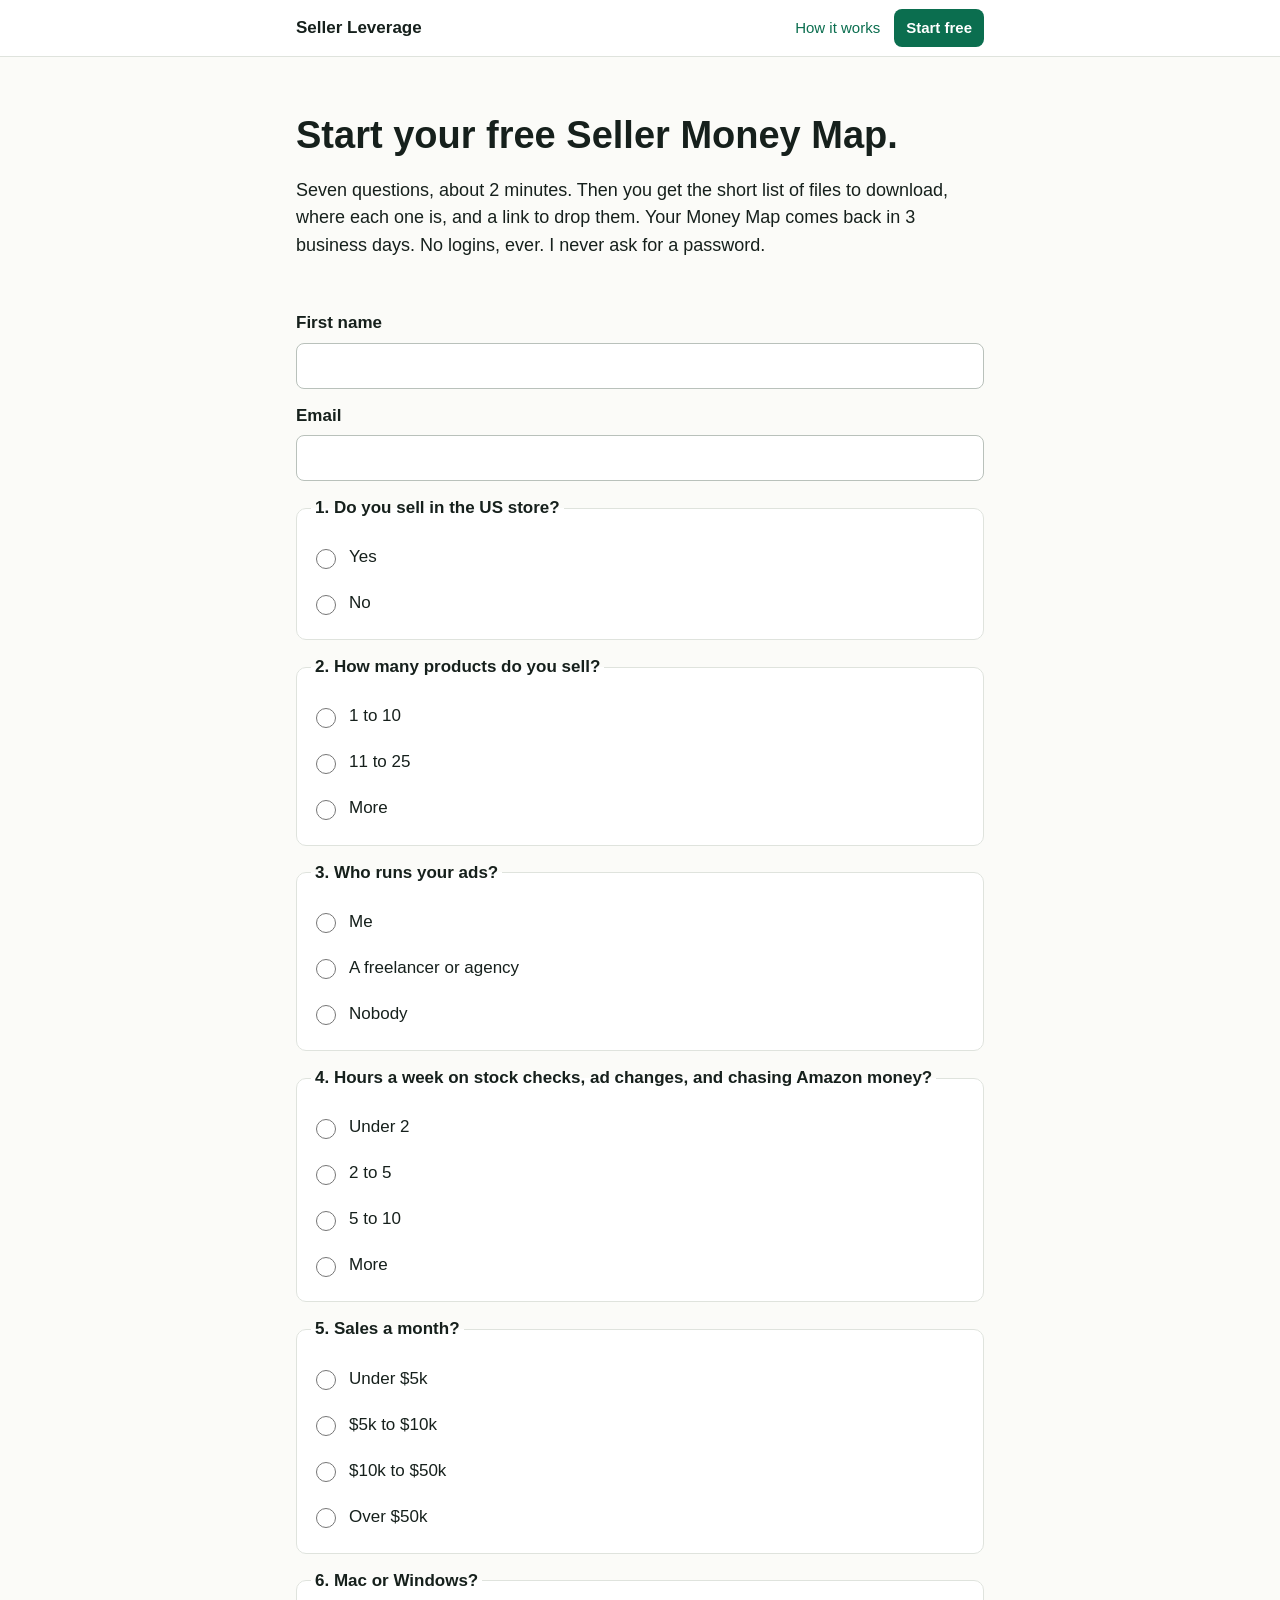
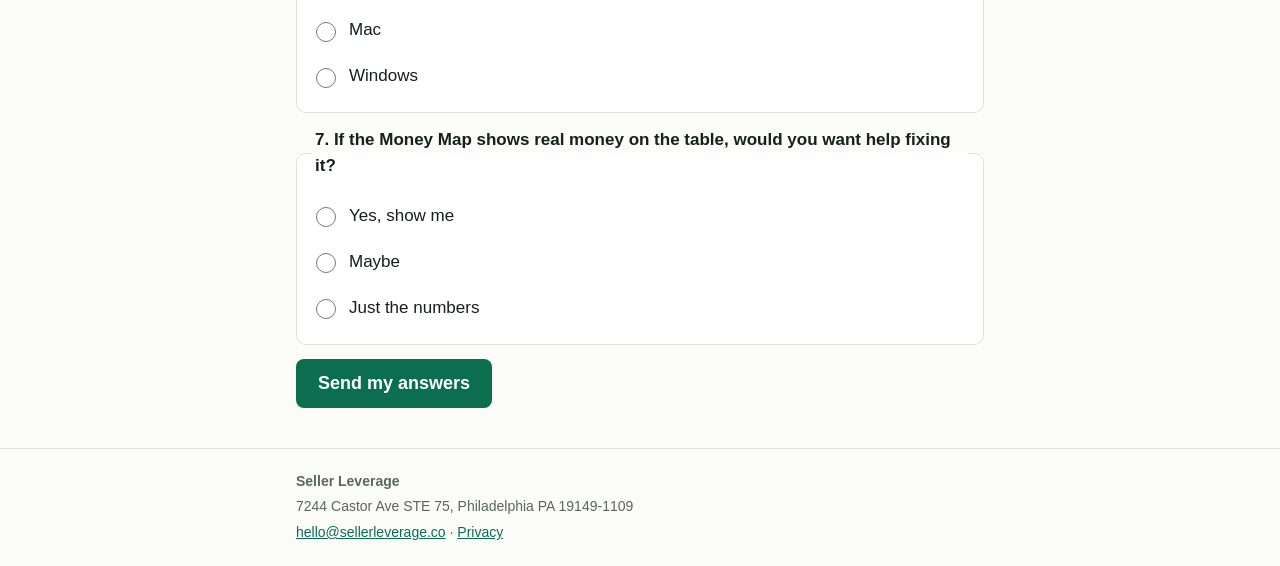
==== audit/index.html @ 5cb5be9c "Seller Leverage site, first build (placeholders)" ====
<!doctype html>
<html lang="en"><head><meta charset="utf-8">
<meta name="viewport" content="width=device-width,initial-scale=1">
<meta http-equiv="Content-Security-Policy" content="default-src 'self'; img-src 'self' data:; style-src 'self'; script-src 'self'; frame-src https://cal.com https://app.cal.com https://www.youtube-nocookie.com; connect-src 'self' https://script.google.com https://script.googleusercontent.com; form-action 'self'; base-uri 'self'; object-src 'none'">
<meta name="referrer" content="strict-origin-when-cross-origin">
<title>Start your free Money Map | Seller Leverage</title>
<meta name="description" content="Seven questions, about 2 minutes.">
<link rel="stylesheet" href="/style.css">
<link rel="icon" href="/img/favicon.svg" type="image/svg+xml">
</head><body>
<header class="top"><div class="wrap row"><a class="brand" href="/">Seller Leverage</a><nav><a href="/how-it-works/">How it works</a><a class="btn-sm" href="/audit/">Start free</a></nav></div></header>
<main class="wrap">

<section class="hero"><h1>Start your free Seller Money Map.</h1>
<p class="sub">Seven questions, about 2 minutes. Then you get the short list of files to download, where each one is, and a link to drop them. Your Money Map comes back in 3 business days. No logins, ever. I never ask for a password.</p></section>
<form id="intake" class="form" novalidate>
<label>First name <input name="first_name" autocomplete="given-name" required maxlength="60"></label>
<label>Email <input name="email" type="email" autocomplete="email" required maxlength="120"></label>
<div class="hp" aria-hidden="true"><label>Leave this empty <input name="website" tabindex="-1" autocomplete="off"></label></div>
<fieldset><legend>1. Do you sell in the US store?</legend><label class="opt"><input type="radio" name="q1_us_store" value="Yes" required> Yes</label><label class="opt"><input type="radio" name="q1_us_store" value="No" required> No</label></fieldset>
<fieldset><legend>2. How many products do you sell?</legend><label class="opt"><input type="radio" name="q2_products" value="1 to 10" required> 1 to 10</label><label class="opt"><input type="radio" name="q2_products" value="11 to 25" required> 11 to 25</label><label class="opt"><input type="radio" name="q2_products" value="More" required> More</label></fieldset>
<fieldset><legend>3. Who runs your ads?</legend><label class="opt"><input type="radio" name="q3_ads" value="Me" required> Me</label><label class="opt"><input type="radio" name="q3_ads" value="A freelancer or agency" required> A freelancer or agency</label><label class="opt"><input type="radio" name="q3_ads" value="Nobody" required> Nobody</label></fieldset>
<fieldset><legend>4. Hours a week on stock checks, ad changes, and chasing Amazon money?</legend><label class="opt"><input type="radio" name="q4_hours" value="Under 2" required> Under 2</label><label class="opt"><input type="radio" name="q4_hours" value="2 to 5" required> 2 to 5</label><label class="opt"><input type="radio" name="q4_hours" value="5 to 10" required> 5 to 10</label><label class="opt"><input type="radio" name="q4_hours" value="More" required> More</label></fieldset>
<fieldset><legend>5. Sales a month?</legend><label class="opt"><input type="radio" name="q5_sales" value="Under $5k" required> Under $5k</label><label class="opt"><input type="radio" name="q5_sales" value="$5k to $10k" required> $5k to $10k</label><label class="opt"><input type="radio" name="q5_sales" value="$10k to $50k" required> $10k to $50k</label><label class="opt"><input type="radio" name="q5_sales" value="Over $50k" required> Over $50k</label></fieldset>
<fieldset><legend>6. Mac or Windows?</legend><label class="opt"><input type="radio" name="q6_computer" value="Mac" required> Mac</label><label class="opt"><input type="radio" name="q6_computer" value="Windows" required> Windows</label></fieldset>
<fieldset><legend>7. If the Money Map shows real money on the table, would you want help fixing it?</legend><label class="opt"><input type="radio" name="q7_help" value="Yes, show me" required> Yes, show me</label><label class="opt"><input type="radio" name="q7_help" value="Maybe" required> Maybe</label><label class="opt"><input type="radio" name="q7_help" value="Just the numbers" required> Just the numbers</label></fieldset>
<p id="err" class="err" role="alert" hidden></p>
<button class="btn" type="submit" id="send">Send my answers</button>
</form>

</main>
<footer class="foot"><div class="wrap">
<p><strong>Seller Leverage</strong></p>
<p>7244 Castor Ave STE 75, Philadelphia PA 19149-1109</p>
<p><a href="mailto:hello@sellerleverage.co">hello@sellerleverage.co</a> &middot; <a href="/privacy/">Privacy</a></p>
</div></footer>
<script src="/config.js" defer></script><script src="/form.js" defer></script>
</body></html>
---- style.css ----
:root{--ink:#16201c;--muted:#5a6661;--bg:#fbfbf8;--line:#dfe3dd;--accent:#0b6e4f;--accent-ink:#fff;--soft:#eef4f0}
*{box-sizing:border-box}
html{-webkit-text-size-adjust:100%}
body{margin:0;background:var(--bg);color:var(--ink);font:17px/1.55 -apple-system,BlinkMacSystemFont,"Segoe UI",Roboto,Helvetica,Arial,sans-serif}
.wrap{max-width:720px;margin:0 auto;padding:0 16px}
a{color:var(--accent)}
.top{border-bottom:1px solid var(--line);background:#fff}
.row{display:flex;align-items:center;justify-content:space-between;min-height:56px;gap:12px}
.brand{font-weight:700;color:var(--ink);text-decoration:none}
nav{display:flex;gap:14px;align-items:center;font-size:15px}
nav a{text-decoration:none}
.btn,.btn-sm{display:inline-block;background:var(--accent);color:var(--accent-ink);text-decoration:none;border:0;border-radius:8px;font-weight:600;cursor:pointer}
.btn{padding:14px 22px;font-size:18px}
.btn-sm{padding:7px 12px}
.btn:focus-visible,.btn-sm:focus-visible,input:focus-visible{outline:3px solid #f2b705;outline-offset:2px}
.hero{padding:36px 0 12px}
h1{font-size:30px;line-height:1.2;margin:0 0 12px}
h2{font-size:20px;margin:0 0 6px}
.sub,.lead{font-size:18px;color:var(--ink)}
.note{color:var(--muted);font-size:15px;margin-top:8px}
section{margin:20px 0}
.cards{display:grid;gap:12px}
.card,.box{background:#fff;border:1px solid var(--line);border-radius:10px;padding:16px}
.proof{background:var(--soft);border-radius:10px;padding:16px}
.proof ul{padding-left:20px;margin:0}
.proof li{margin:8px 0}
.steps{padding-left:22px}
.steps li{margin:10px 0}
.cta{text-align:center;padding:12px 0 24px}
.ph{border:2px dashed var(--line);border-radius:10px;padding:14px;color:var(--muted);font-size:15px;margin:12px 0;background:#fff}
.form label{display:block;font-weight:600;margin:14px 0}
.form input[type=email],.form input:not([type]){display:block;width:100%;margin-top:6px;padding:12px;font-size:17px;border:1px solid #b9c1bb;border-radius:8px}
fieldset{border:1px solid var(--line);border-radius:10px;margin:14px 0;padding:10px 14px;background:#fff}
legend{font-weight:600;padding:0 4px}
.opt{display:flex!important;align-items:center;gap:10px;font-weight:400!important;margin:6px 0!important;min-height:40px}
.opt input{width:20px;height:20px}
.hp{position:absolute;left:-9999px}
.err{color:#a01d1d;font-weight:600}
.tabs{display:flex;gap:8px;flex-wrap:wrap}
.tab{border:1px solid var(--accent);background:#fff;color:var(--accent);border-radius:8px;padding:10px 12px;font-size:15px;cursor:pointer}
.tab.on{background:var(--accent);color:#fff}
.calbox{margin-top:14px}
.calbox iframe{width:100%;height:720px;border:0;border-radius:10px;background:#fff}
.foot{border-top:1px solid var(--line);margin-top:40px;padding:18px 0;color:var(--muted);font-size:14px}
.foot p{margin:4px 0}
@media(min-width:720px){h1{font-size:38px}.cards{grid-template-columns:repeat(3,1fr)}}
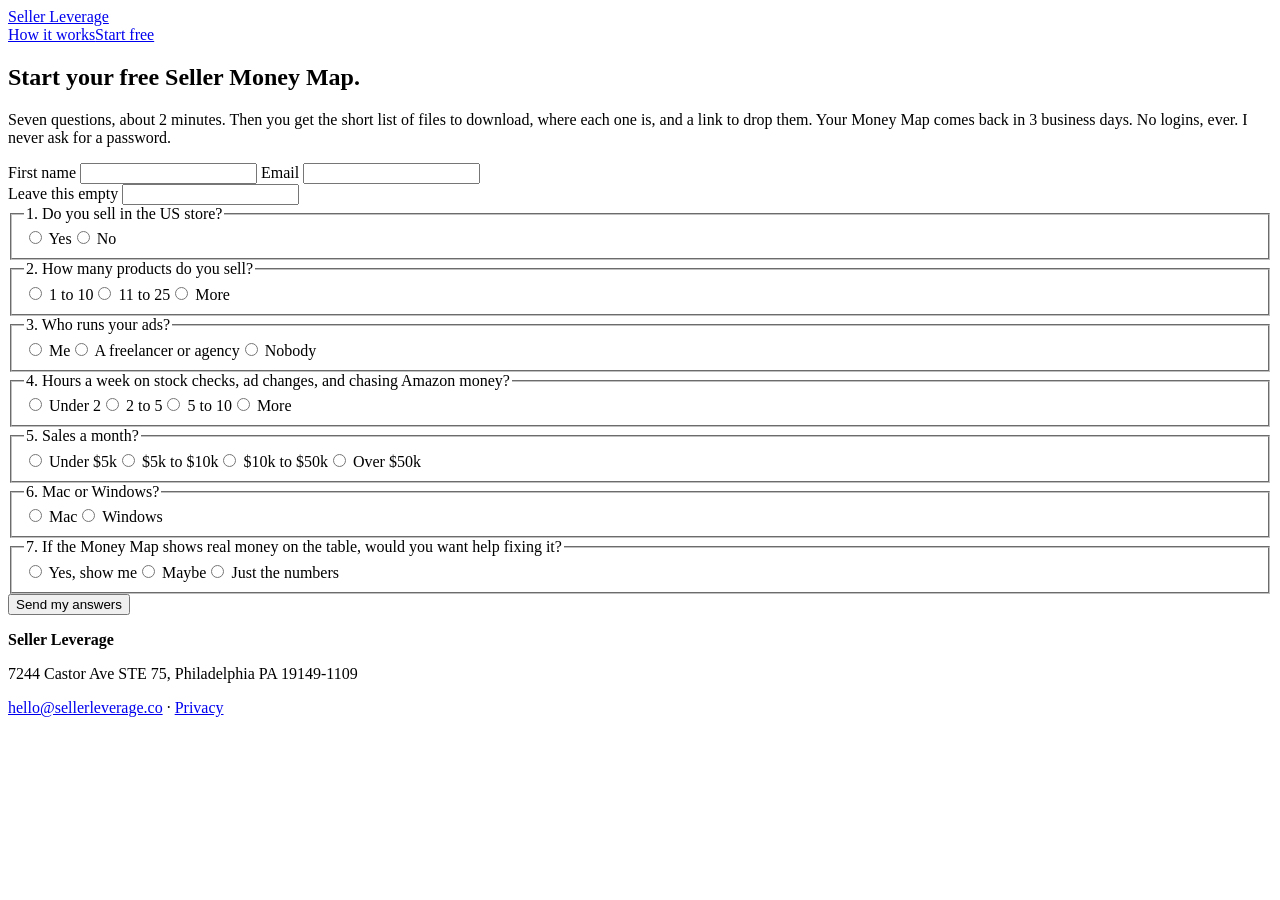
==== commit aad53502: "Base path for github.io" ====
--- a/audit/index.html
+++ b/audit/index.html
@@ -5,10 +5,10 @@
 <meta name="referrer" content="strict-origin-when-cross-origin">
 <title>Start your free Money Map | Seller Leverage</title>
 <meta name="description" content="Seven questions, about 2 minutes.">
-<link rel="stylesheet" href="/style.css">
-<link rel="icon" href="/img/favicon.svg" type="image/svg+xml">
+<link rel="stylesheet" href="/seller-leverage-site/style.css">
+<link rel="icon" href="/seller-leverage-site/img/favicon.svg" type="image/svg+xml">
 </head><body>
-<header class="top"><div class="wrap row"><a class="brand" href="/">Seller Leverage</a><nav><a href="/how-it-works/">How it works</a><a class="btn-sm" href="/audit/">Start free</a></nav></div></header>
+<header class="top"><div class="wrap row"><a class="brand" href="/seller-leverage-site/">Seller Leverage</a><nav><a href="/seller-leverage-site/how-it-works/">How it works</a><a class="btn-sm" href="/seller-leverage-site/audit/">Start free</a></nav></div></header>
 <main class="wrap">
 
 <section class="hero"><h1>Start your free Seller Money Map.</h1>
@@ -32,7 +32,7 @@
 <footer class="foot"><div class="wrap">
 <p><strong>Seller Leverage</strong></p>
 <p>7244 Castor Ave STE 75, Philadelphia PA 19149-1109</p>
-<p><a href="mailto:hello@sellerleverage.co">hello@sellerleverage.co</a> &middot; <a href="/privacy/">Privacy</a></p>
+<p><a href="mailto:hello@sellerleverage.co">hello@sellerleverage.co</a> &middot; <a href="/seller-leverage-site/privacy/">Privacy</a></p>
 </div></footer>
-<script src="/config.js" defer></script><script src="/form.js" defer></script>
+<script src="/seller-leverage-site/config.js" defer></script><script src="/seller-leverage-site/form.js" defer></script>
 </body></html>
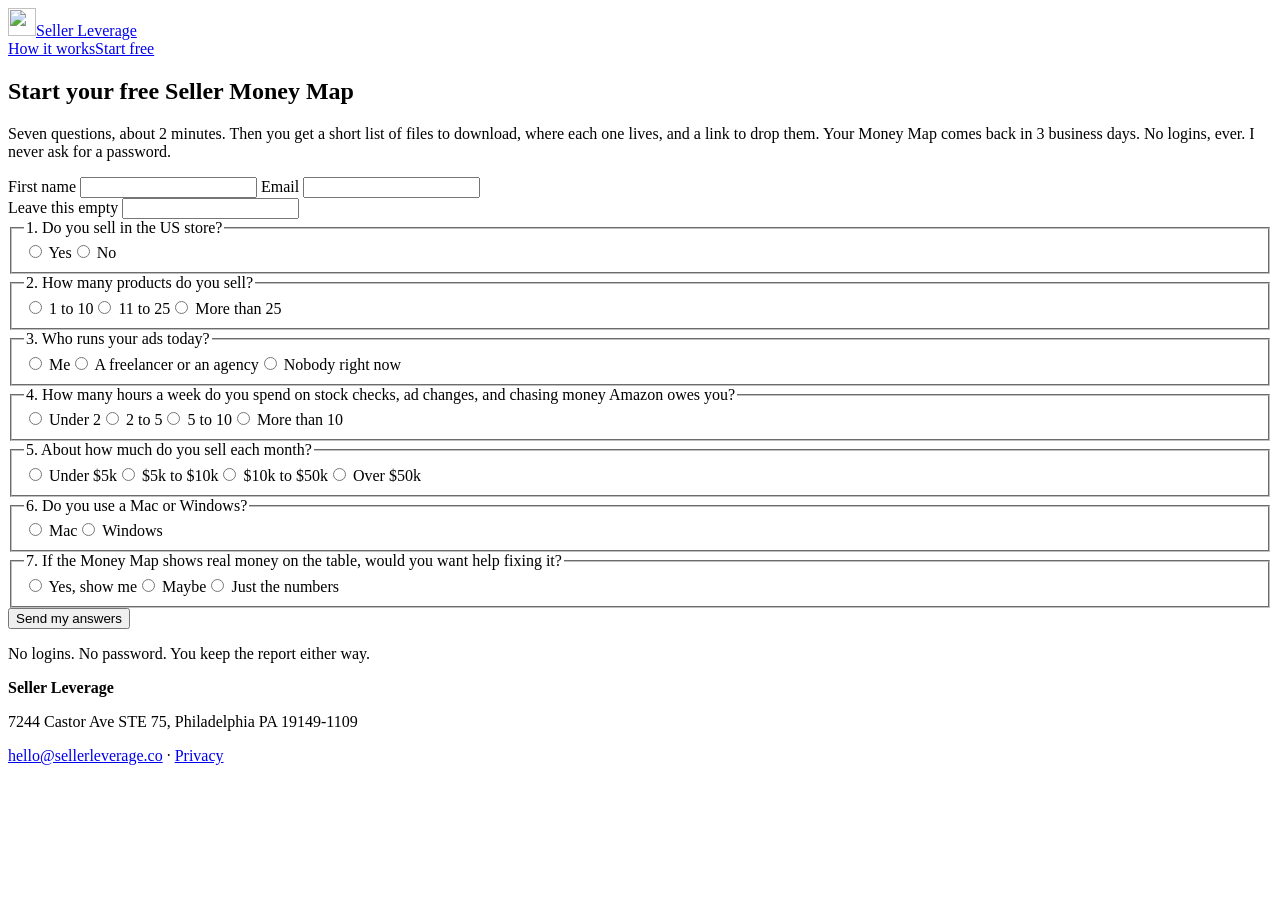
==== commit b02268e7: "Site update 2026-10-19_0558" ====
--- a/audit/index.html
+++ b/audit/index.html
@@ -6,26 +6,30 @@
 <title>Start your free Money Map | Seller Leverage</title>
 <meta name="description" content="Seven questions, about 2 minutes.">
 <link rel="stylesheet" href="/seller-leverage-site/style.css">
+<meta property="og:title" content="Start your free Money Map | Seller Leverage">
+<meta property="og:description" content="Seven questions, about 2 minutes.">
+<meta property="og:image" content="https://sellerleverage.co/img/09_share-1200x630.jpg">
 <link rel="icon" href="/seller-leverage-site/img/favicon.svg" type="image/svg+xml">
 </head><body>
-<header class="top"><div class="wrap row"><a class="brand" href="/seller-leverage-site/">Seller Leverage</a><nav><a href="/seller-leverage-site/how-it-works/">How it works</a><a class="btn-sm" href="/seller-leverage-site/audit/">Start free</a></nav></div></header>
+<header class="top"><div class="wrap row"><a class="brand" href="/seller-leverage-site/"><img class="logo" src="/seller-leverage-site/img/01_logo-mark.png" alt="" width="28" height="28">Seller Leverage</a><nav><a href="/seller-leverage-site/how-it-works/">How it works</a><a class="btn-sm" href="/seller-leverage-site/audit/">Start free</a></nav></div></header>
 <main class="wrap">
 
-<section class="hero"><h1>Start your free Seller Money Map.</h1>
-<p class="sub">Seven questions, about 2 minutes. Then you get the short list of files to download, where each one is, and a link to drop them. Your Money Map comes back in 3 business days. No logins, ever. I never ask for a password.</p></section>
+<section class="hero"><h1>Start your free Seller Money Map</h1>
+<p class="sub">Seven questions, about 2 minutes. Then you get a short list of files to download, where each one lives, and a link to drop them. Your Money Map comes back in 3 business days. No logins, ever. I never ask for a password.</p></section>
 <form id="intake" class="form" novalidate>
 <label>First name <input name="first_name" autocomplete="given-name" required maxlength="60"></label>
 <label>Email <input name="email" type="email" autocomplete="email" required maxlength="120"></label>
 <div class="hp" aria-hidden="true"><label>Leave this empty <input name="website" tabindex="-1" autocomplete="off"></label></div>
 <fieldset><legend>1. Do you sell in the US store?</legend><label class="opt"><input type="radio" name="q1_us_store" value="Yes" required> Yes</label><label class="opt"><input type="radio" name="q1_us_store" value="No" required> No</label></fieldset>
-<fieldset><legend>2. How many products do you sell?</legend><label class="opt"><input type="radio" name="q2_products" value="1 to 10" required> 1 to 10</label><label class="opt"><input type="radio" name="q2_products" value="11 to 25" required> 11 to 25</label><label class="opt"><input type="radio" name="q2_products" value="More" required> More</label></fieldset>
-<fieldset><legend>3. Who runs your ads?</legend><label class="opt"><input type="radio" name="q3_ads" value="Me" required> Me</label><label class="opt"><input type="radio" name="q3_ads" value="A freelancer or agency" required> A freelancer or agency</label><label class="opt"><input type="radio" name="q3_ads" value="Nobody" required> Nobody</label></fieldset>
-<fieldset><legend>4. Hours a week on stock checks, ad changes, and chasing Amazon money?</legend><label class="opt"><input type="radio" name="q4_hours" value="Under 2" required> Under 2</label><label class="opt"><input type="radio" name="q4_hours" value="2 to 5" required> 2 to 5</label><label class="opt"><input type="radio" name="q4_hours" value="5 to 10" required> 5 to 10</label><label class="opt"><input type="radio" name="q4_hours" value="More" required> More</label></fieldset>
-<fieldset><legend>5. Sales a month?</legend><label class="opt"><input type="radio" name="q5_sales" value="Under $5k" required> Under $5k</label><label class="opt"><input type="radio" name="q5_sales" value="$5k to $10k" required> $5k to $10k</label><label class="opt"><input type="radio" name="q5_sales" value="$10k to $50k" required> $10k to $50k</label><label class="opt"><input type="radio" name="q5_sales" value="Over $50k" required> Over $50k</label></fieldset>
-<fieldset><legend>6. Mac or Windows?</legend><label class="opt"><input type="radio" name="q6_computer" value="Mac" required> Mac</label><label class="opt"><input type="radio" name="q6_computer" value="Windows" required> Windows</label></fieldset>
+<fieldset><legend>2. How many products do you sell?</legend><label class="opt"><input type="radio" name="q2_products" value="1 to 10" required> 1 to 10</label><label class="opt"><input type="radio" name="q2_products" value="11 to 25" required> 11 to 25</label><label class="opt"><input type="radio" name="q2_products" value="More than 25" required> More than 25</label></fieldset>
+<fieldset><legend>3. Who runs your ads today?</legend><label class="opt"><input type="radio" name="q3_ads" value="Me" required> Me</label><label class="opt"><input type="radio" name="q3_ads" value="A freelancer or an agency" required> A freelancer or an agency</label><label class="opt"><input type="radio" name="q3_ads" value="Nobody right now" required> Nobody right now</label></fieldset>
+<fieldset><legend>4. How many hours a week do you spend on stock checks, ad changes, and chasing money Amazon owes you?</legend><label class="opt"><input type="radio" name="q4_hours" value="Under 2" required> Under 2</label><label class="opt"><input type="radio" name="q4_hours" value="2 to 5" required> 2 to 5</label><label class="opt"><input type="radio" name="q4_hours" value="5 to 10" required> 5 to 10</label><label class="opt"><input type="radio" name="q4_hours" value="More than 10" required> More than 10</label></fieldset>
+<fieldset><legend>5. About how much do you sell each month?</legend><label class="opt"><input type="radio" name="q5_sales" value="Under $5k" required> Under $5k</label><label class="opt"><input type="radio" name="q5_sales" value="$5k to $10k" required> $5k to $10k</label><label class="opt"><input type="radio" name="q5_sales" value="$10k to $50k" required> $10k to $50k</label><label class="opt"><input type="radio" name="q5_sales" value="Over $50k" required> Over $50k</label></fieldset>
+<fieldset><legend>6. Do you use a Mac or Windows?</legend><label class="opt"><input type="radio" name="q6_computer" value="Mac" required> Mac</label><label class="opt"><input type="radio" name="q6_computer" value="Windows" required> Windows</label></fieldset>
 <fieldset><legend>7. If the Money Map shows real money on the table, would you want help fixing it?</legend><label class="opt"><input type="radio" name="q7_help" value="Yes, show me" required> Yes, show me</label><label class="opt"><input type="radio" name="q7_help" value="Maybe" required> Maybe</label><label class="opt"><input type="radio" name="q7_help" value="Just the numbers" required> Just the numbers</label></fieldset>
 <p id="err" class="err" role="alert" hidden></p>
 <button class="btn" type="submit" id="send">Send my answers</button>
+<p class="note">No logins. No password. You keep the report either way.</p>
 </form>
 
 </main>
